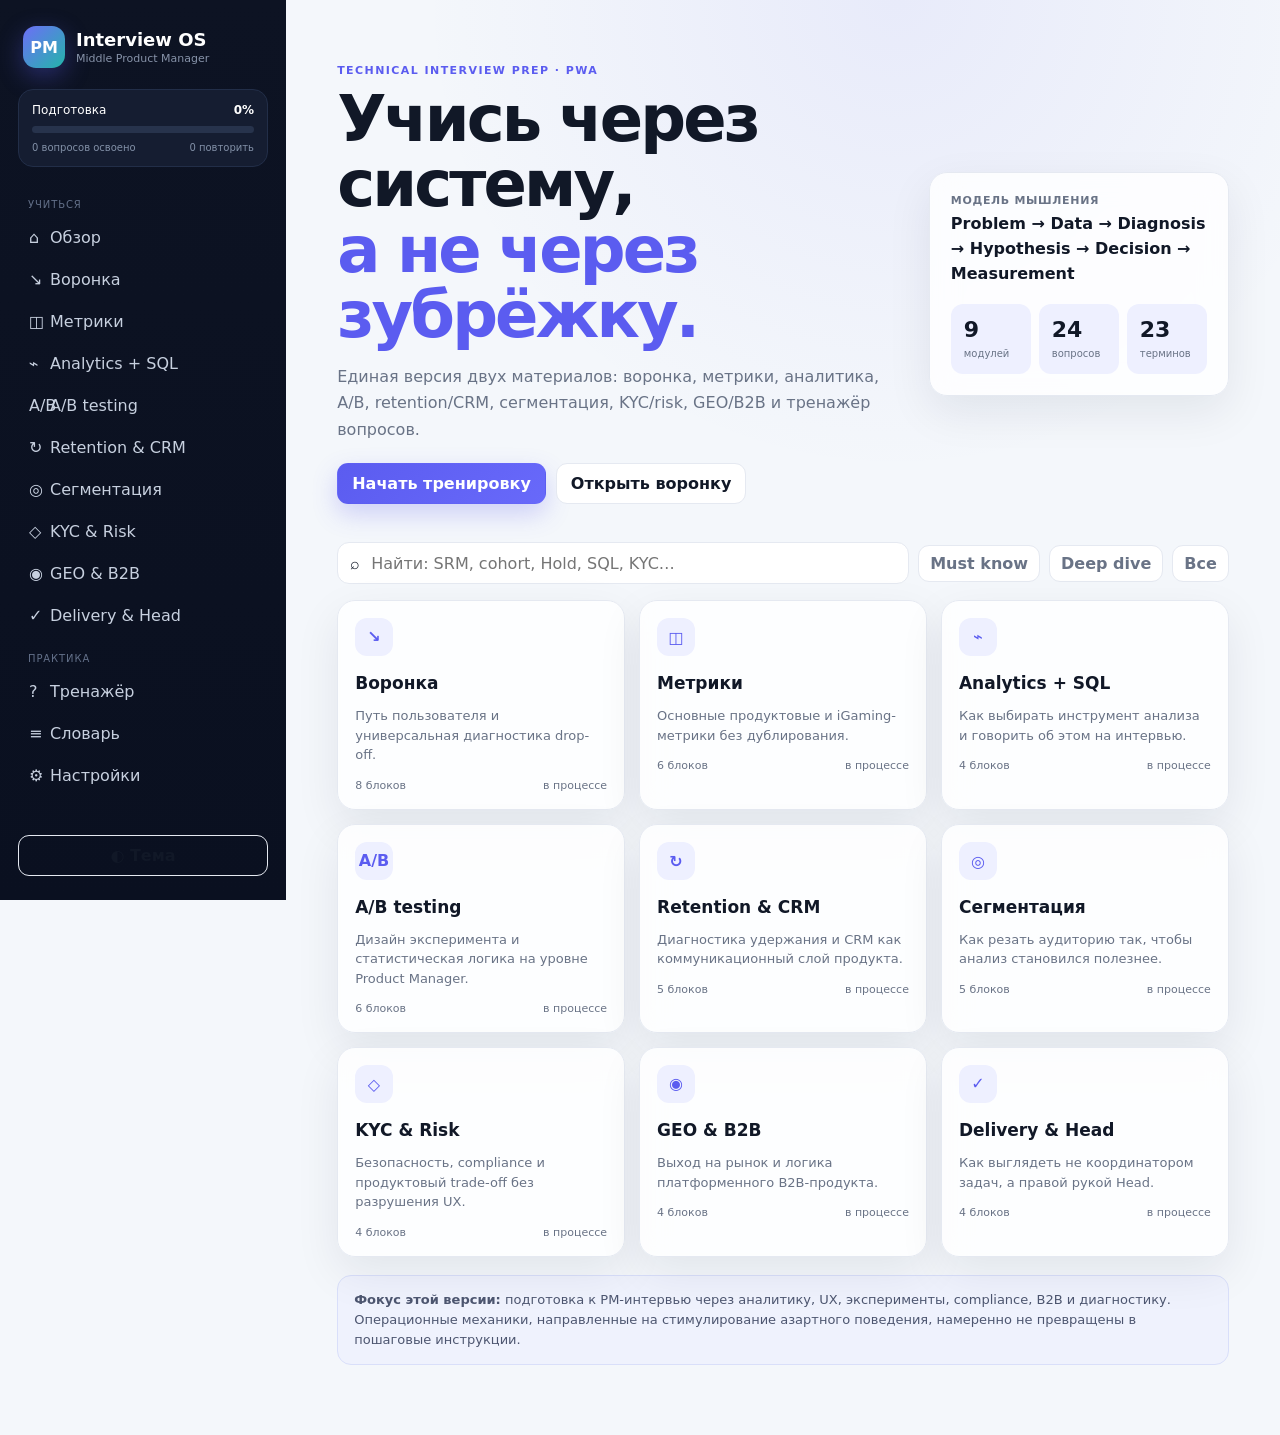
==== index.html @ e4f965dd "Add files via upload" ====
<!doctype html>
<html lang="ru">
<head>
<meta charset="utf-8">
<meta name="viewport" content="width=device-width,initial-scale=1,viewport-fit=cover">
<meta name="theme-color" content="#111827">
<meta name="description" content="PWA-тренажёр для подготовки Middle Product Manager к техническому интервью">
<link rel="manifest" href="./manifest.webmanifest">
<link rel="icon" href="./icons/icon-192.png">
<link rel="apple-touch-icon" href="./icons/icon-192.png">
<link rel="stylesheet" href="./styles.css">
<title>PM Interview OS</title>
</head>
<body>
<div id="app">
  <aside class="sidebar" id="sidebar">
    <div class="brandrow">
      <div class="brandmark">PM</div>
      <div><div class="brand">Interview OS</div><div class="subbrand">Middle Product Manager</div></div>
    </div>

    <div class="progress-card">
      <div class="progress-top"><span>Подготовка</span><b id="progressPct">0%</b></div>
      <div class="progress-track"><div id="progressBar"></div></div>
      <div class="progress-meta"><span id="knownCount">0 вопросов освоено</span><span id="reviewCount">0 повторить</span></div>
    </div>

    <nav id="nav"></nav>

    <div class="side-bottom">
      <button class="ghost full" id="installBtn" hidden>＋ Установить приложение</button>
      <button class="ghost full" id="themeBtn">◐ Тема</button>
    </div>
  </aside>

  <header class="mobilebar">
    <button class="iconbtn" id="menuBtn" aria-label="Меню">☰</button>
    <div><b>PM Interview OS</b><small id="mobileSection">Обзор</small></div>
    <span class="mobilepct" id="mobilePct">0%</span>
  </header>

  <main class="main">
    <section id="dashboard" class="view active">
      <div class="hero">
        <div>
          <div class="eyebrow">TECHNICAL INTERVIEW PREP · PWA</div>
          <h1>Учись через систему,<br><span>а не через зубрёжку.</span></h1>
          <p>Единая версия двух материалов: воронка, метрики, аналитика, A/B, retention/CRM, сегментация, KYC/risk, GEO/B2B и тренажёр вопросов.</p>
          <div class="hero-actions">
            <button class="primary" data-go="trainer">Начать тренировку</button>
            <button class="secondary" data-go="funnel">Открыть воронку</button>
          </div>
        </div>
        <div class="hero-card">
          <div class="hero-stat"><span>Модель мышления</span><b>Problem → Data → Diagnosis → Hypothesis → Decision → Measurement</b></div>
          <div class="mini-grid">
            <div><b id="modCount">0</b><span>модулей</span></div>
            <div><b id="qCount">0</b><span>вопросов</span></div>
            <div><b id="gCount">0</b><span>терминов</span></div>
          </div>
        </div>
      </div>

      <div class="toolbar">
        <div class="searchwrap">⌕ <input id="globalSearch" placeholder="Найти: SRM, cohort, Hold, SQL, KYC…"></div>
        <button class="chip" data-filter="must">Must know</button>
        <button class="chip" data-filter="focus">Deep dive</button>
        <button class="chip" id="resetFilter">Все</button>
      </div>

      <div class="module-grid" id="moduleGrid"></div>

      <div class="safe-note">
        <b>Фокус этой версии:</b> подготовка к PM-интервью через аналитику, UX, эксперименты, compliance, B2B и диагностику. Операционные механики, направленные на стимулирование азартного поведения, намеренно не превращены в пошаговые инструкции.
      </div>
    </section>

    <section id="moduleView" class="view">
      <div class="topline">
        <button class="backbtn" data-go="dashboard">← Обзор</button>
        <div class="module-actions">
          <button class="ghost" id="markModule">✓ Отметить изученным</button>
        </div>
      </div>
      <div id="moduleContent"></div>
    </section>

    <section id="trainer" class="view">
      <div class="section-head">
        <div><div class="eyebrow">ACTIVE RECALL</div><h2>Тренажёр интервью</h2><p>Сначала ответь вслух. Потом раскрой эталонную структуру и отметь статус.</p></div>
        <div class="trainer-score"><b id="trainerKnown">0</b><span>освоено</span></div>
      </div>

      <div class="toolbar">
        <div class="searchwrap">⌕ <input id="questionSearch" placeholder="Поиск по вопросам"></div>
        <select id="questionCat"><option value="ALL">Все категории</option></select>
        <button class="chip" id="onlyReview">Только повторить</button>
        <button class="chip" id="shuffleBtn">Перемешать</button>
      </div>
      <div id="questionList" class="question-list"></div>
    </section>

    <section id="glossary" class="view">
      <div class="section-head">
        <div><div class="eyebrow">QUICK REFERENCE</div><h2>Словарь</h2><p>Термины, которые нужно объяснять без паузы и канцелярита.</p></div>
      </div>
      <div class="searchwrap wide">⌕ <input id="glossSearch" placeholder="Поиск по словарю"></div>
      <div id="glossList" class="glossary-grid"></div>
    </section>

    <section id="settings" class="view">
      <div class="section-head"><div><div class="eyebrow">LOCAL FIRST</div><h2>Настройки и данные</h2><p>Прогресс хранится локально в браузере и доступен офлайн.</p></div></div>
      <div class="settings-grid">
        <div class="panel"><h3>Прогресс</h3><p>Можно сохранить прогресс в JSON и перенести на другое устройство.</p><div class="row"><button class="secondary" id="exportBtn">Экспорт</button><label class="secondary filelabel">Импорт<input type="file" id="importFile" accept="application/json"></label></div></div>
        <div class="panel"><h3>Сброс</h3><p>Удаляет только локальные статусы «Знаю / Повторить» и изученные модули.</p><button class="danger" id="resetBtn">Сбросить прогресс</button></div>
        <div class="panel"><h3>PWA</h3><p id="pwaStatus">Приложение работает как статический сайт и поддерживает offline cache.</p></div>
      </div>
    </section>
  </main>
</div>

<div class="scrim" id="scrim"></div>
<div class="toast" id="toast"></div>
<script src="./content.js"></script>
<script src="./app.js"></script>
</body>
</html>
---- styles.css ----
:root{
  --bg:#f4f7fb;--panel:rgba(255,255,255,.82);--card:#fff;--text:#111827;--muted:#697386;--line:#e5e9f1;
  --nav:#0d1323;--nav2:#151d31;--accent:#5b5cf0;--accent2:#19a7a0;--soft:#eef0ff;--good:#14804a;--warn:#a36b00;--bad:#c83c48;
  --shadow:0 16px 45px rgba(19,29,53,.08);--radius:18px;
}
[data-theme="dark"]{
  --bg:#0b1020;--panel:rgba(17,24,39,.84);--card:#111827;--text:#eef2ff;--muted:#98a3b8;--line:#243049;
  --nav:#070b13;--nav2:#101729;--soft:#1e2346;--shadow:0 18px 50px rgba(0,0,0,.28);
}
*{box-sizing:border-box}html{scroll-behavior:smooth}body{margin:0;background:radial-gradient(circle at 70% 0%,rgba(91,92,240,.08),transparent 28%),var(--bg);color:var(--text);font-family:Inter,ui-sans-serif,system-ui,-apple-system,"Segoe UI",Arial,sans-serif}
button,input,select{font:inherit}.sidebar{position:fixed;inset:0 auto 0 0;width:286px;background:linear-gradient(180deg,var(--nav),#0a1020);color:#fff;padding:24px 18px;display:flex;flex-direction:column;z-index:40;overflow:auto}
.brandrow{display:flex;align-items:center;gap:11px;padding:2px 5px 16px}.brandmark{width:42px;height:42px;border-radius:13px;display:grid;place-items:center;background:linear-gradient(135deg,#6d6ef7,#23b5aa);font-weight:900;box-shadow:0 8px 25px rgba(91,92,240,.35)}.brand{font-weight:850;font-size:18px}.subbrand{font-size:11px;color:#8793a9;margin-top:2px}
.progress-card{background:#151d31;border:1px solid #222e48;border-radius:15px;padding:13px;margin:5px 0 17px}.progress-top,.progress-meta{display:flex;justify-content:space-between;gap:9px}.progress-top{font-size:12px}.progress-track{height:7px;background:#27334c;border-radius:99px;overflow:hidden;margin:9px 0}.progress-track div{height:100%;width:0;background:linear-gradient(90deg,#6d6ef7,#25b6ab);transition:.25s}.progress-meta{font-size:10px;color:#8290a7}
nav{display:grid;gap:3px}nav button{border:0;background:transparent;color:#c7d0df;text-align:left;padding:10px 11px;border-radius:10px;cursor:pointer}nav button:hover,nav button.active{background:#17223a;color:#fff}nav .navsep{font-size:10px;letter-spacing:.09em;text-transform:uppercase;color:#637089;padding:15px 10px 5px}
.side-bottom{margin-top:auto;display:grid;gap:7px;padding-top:17px}.full{width:100%}
.main{margin-left:286px;max-width:1500px;padding:38px clamp(22px,4vw,62px) 70px}.view{display:none}.view.active{display:block;animation:fade .22s ease}@keyframes fade{from{opacity:.2;transform:translateY(4px)}to{opacity:1;transform:none}}
.hero{display:grid;grid-template-columns:minmax(0,1.4fr) minmax(300px,.7fr);gap:28px;align-items:center;padding:26px 0 14px}.eyebrow{font-size:11px;letter-spacing:.13em;font-weight:850;color:var(--accent);text-transform:uppercase}.hero h1{font-size:clamp(35px,5vw,65px);line-height:1.02;letter-spacing:-.045em;margin:10px 0 16px}.hero h1 span{color:var(--accent)}.hero p{max-width:760px;color:var(--muted);font-size:16px;line-height:1.65}.hero-actions,.row{display:flex;gap:10px;flex-wrap:wrap;margin-top:20px}
.hero-card,.panel,.module-card,.content-card,.question,.gloss-card{background:var(--panel);border:1px solid var(--line);box-shadow:var(--shadow);backdrop-filter:blur(14px);border-radius:var(--radius)}.hero-card{padding:21px}.hero-stat span{display:block;color:var(--muted);font-size:11px;text-transform:uppercase;font-weight:800;letter-spacing:.06em}.hero-stat b{display:block;font-size:16px;line-height:1.55;margin-top:5px}.mini-grid{display:grid;grid-template-columns:repeat(3,1fr);gap:8px;margin-top:18px}.mini-grid div{background:var(--soft);padding:13px;border-radius:12px}.mini-grid b{display:block;font-size:22px}.mini-grid span{font-size:10px;color:var(--muted)}
button{cursor:pointer}.primary,.secondary,.ghost,.danger,.chip,.backbtn,.filelabel{border-radius:11px;padding:10px 14px;font-weight:750;border:1px solid transparent}.primary{background:linear-gradient(135deg,#5b5cf0,#6869fa);color:white;box-shadow:0 10px 24px rgba(91,92,240,.25)}.secondary,.ghost,.backbtn,.filelabel{background:var(--card);color:var(--text);border-color:var(--line)}.danger{background:#fff0f1;color:#b42e3b;border-color:#ffd5d9}.ghost{background:transparent}.chip{background:var(--card);border-color:var(--line);color:var(--muted);padding:8px 11px}.chip.active{background:var(--text);color:var(--bg);border-color:var(--text)}
.toolbar{display:flex;gap:9px;flex-wrap:wrap;align-items:center;margin:24px 0 16px}.searchwrap{height:42px;display:flex;align-items:center;gap:9px;background:var(--card);border:1px solid var(--line);border-radius:12px;padding:0 12px;min-width:250px;flex:1}.searchwrap input{border:0;outline:0;background:transparent;color:var(--text);width:100%}.searchwrap.wide{max-width:680px;margin-bottom:17px}.toolbar select{height:42px;border:1px solid var(--line);border-radius:11px;background:var(--card);color:var(--text);padding:0 10px}
.module-grid{display:grid;grid-template-columns:repeat(3,minmax(0,1fr));gap:14px}.module-card{padding:17px;cursor:pointer;transition:.18s;position:relative;overflow:hidden}.module-card:hover{transform:translateY(-3px);border-color:#cfd4ff}.module-icon{width:38px;height:38px;border-radius:12px;display:grid;place-items:center;background:var(--soft);color:var(--accent);font-weight:850}.module-card h3{font-size:17px;margin:17px 0 6px}.module-card p{color:var(--muted);font-size:13px;line-height:1.5}.module-footer{display:flex;justify-content:space-between;align-items:center;margin-top:14px;font-size:11px;color:var(--muted)}.dotdone{width:8px;height:8px;border-radius:50%;background:#c9cfda}.dotdone.done{background:#19a76d}.safe-note{margin-top:18px;border:1px solid #d9dffa;background:rgba(238,240,255,.68);padding:14px 16px;border-radius:14px;color:#4d5670;font-size:13px;line-height:1.55}
.topline,.section-head{display:flex;align-items:flex-start;justify-content:space-between;gap:15px;margin-bottom:22px}.module-actions{display:flex;gap:8px}.module-hero{padding:14px 0 7px}.module-hero h2,.section-head h2{font-size:clamp(29px,4vw,45px);letter-spacing:-.03em;margin:7px 0 8px}.module-hero p,.section-head p{color:var(--muted);max-width:760px;line-height:1.6}.content-grid{display:grid;grid-template-columns:repeat(2,minmax(0,1fr));gap:13px}.content-card{padding:18px}.content-card h3{margin:0 0 8px;font-size:16px}.content-card p{font-size:14px;color:var(--muted);line-height:1.65}.trainer-score{min-width:110px;text-align:center;background:var(--soft);padding:13px;border-radius:15px}.trainer-score b{font-size:25px;display:block}.trainer-score span{font-size:10px;color:var(--muted)}
.question-list{display:grid;gap:11px}.question{overflow:hidden}.qhead{display:flex;align-items:center;gap:12px;padding:14px 15px}.qnum{width:31px;height:31px;flex:none;border-radius:9px;display:grid;place-items:center;background:var(--soft);color:var(--accent);font-size:11px;font-weight:900}.qmain{flex:1}.qmain b{display:block;font-size:14px;line-height:1.45}.qcat{font-size:10px;color:var(--muted);margin-top:5px}.qstatus{display:flex;gap:5px}.statusbtn{padding:6px 8px;border-radius:8px;border:1px solid var(--line);background:var(--card);color:var(--muted);font-size:11px}.statusbtn.known.on{background:#eaf8f0;color:var(--good);border-color:#bce6cb}.statusbtn.review.on{background:#fff5db;color:var(--warn);border-color:#ead28d}.question details{border-top:1px solid var(--line)}.question summary{list-style:none;padding:11px 15px;cursor:pointer;color:var(--accent);font-size:12px;font-weight:800}.question summary::-webkit-details-marker{display:none}.answer{padding:2px 15px 15px;color:var(--muted);font-size:14px;line-height:1.6}.answer strong{color:var(--text)}
.glossary-grid{display:grid;grid-template-columns:repeat(3,minmax(0,1fr));gap:11px}.gloss-card{padding:15px}.gloss-card b{display:block;margin-bottom:5px}.gloss-card span{font-size:13px;color:var(--muted);line-height:1.5}.settings-grid{display:grid;grid-template-columns:repeat(3,minmax(0,1fr));gap:13px}.panel{padding:18px}.panel p{color:var(--muted);font-size:13px;line-height:1.55}.filelabel{display:inline-flex;align-items:center}.filelabel input{display:none}
.mobilebar{display:none}.scrim{display:none}.toast{position:fixed;right:20px;bottom:20px;background:#111827;color:#fff;padding:11px 14px;border-radius:11px;opacity:0;transform:translateY(10px);pointer-events:none;transition:.2s;z-index:100;font-size:12px}.toast.show{opacity:1;transform:none}
@media(max-width:1100px){.module-grid,.glossary-grid{grid-template-columns:repeat(2,minmax(0,1fr))}.hero{grid-template-columns:1fr}.hero-card{max-width:650px}.settings-grid{grid-template-columns:1fr}}
@media(max-width:820px){
 .sidebar{transform:translateX(-102%);transition:.23s;width:min(310px,86vw)}.sidebar.open{transform:none}.main{margin-left:0;padding:78px 16px 50px}.mobilebar{display:flex;position:fixed;inset:0 0 auto 0;height:58px;z-index:30;background:rgba(13,19,35,.95);color:#fff;align-items:center;gap:12px;padding:8px 13px;backdrop-filter:blur(15px)}.mobilebar div{flex:1}.mobilebar b,.mobilebar small{display:block}.mobilebar small{font-size:9px;color:#92a0b6;margin-top:2px}.iconbtn{background:transparent;color:#fff;border:0;font-size:22px}.mobilepct{font-size:11px}.scrim.show{display:block;position:fixed;inset:0;background:rgba(0,0,0,.4);z-index:35}.module-grid,.content-grid,.glossary-grid{grid-template-columns:1fr}.hero{padding-top:10px}.hero h1{font-size:40px}.qhead{align-items:flex-start}.qstatus{flex-direction:column}.section-head{align-items:flex-start}.settings-grid{grid-template-columns:1fr}
}
@media(prefers-reduced-motion:reduce){*{animation:none!important;transition:none!important}}
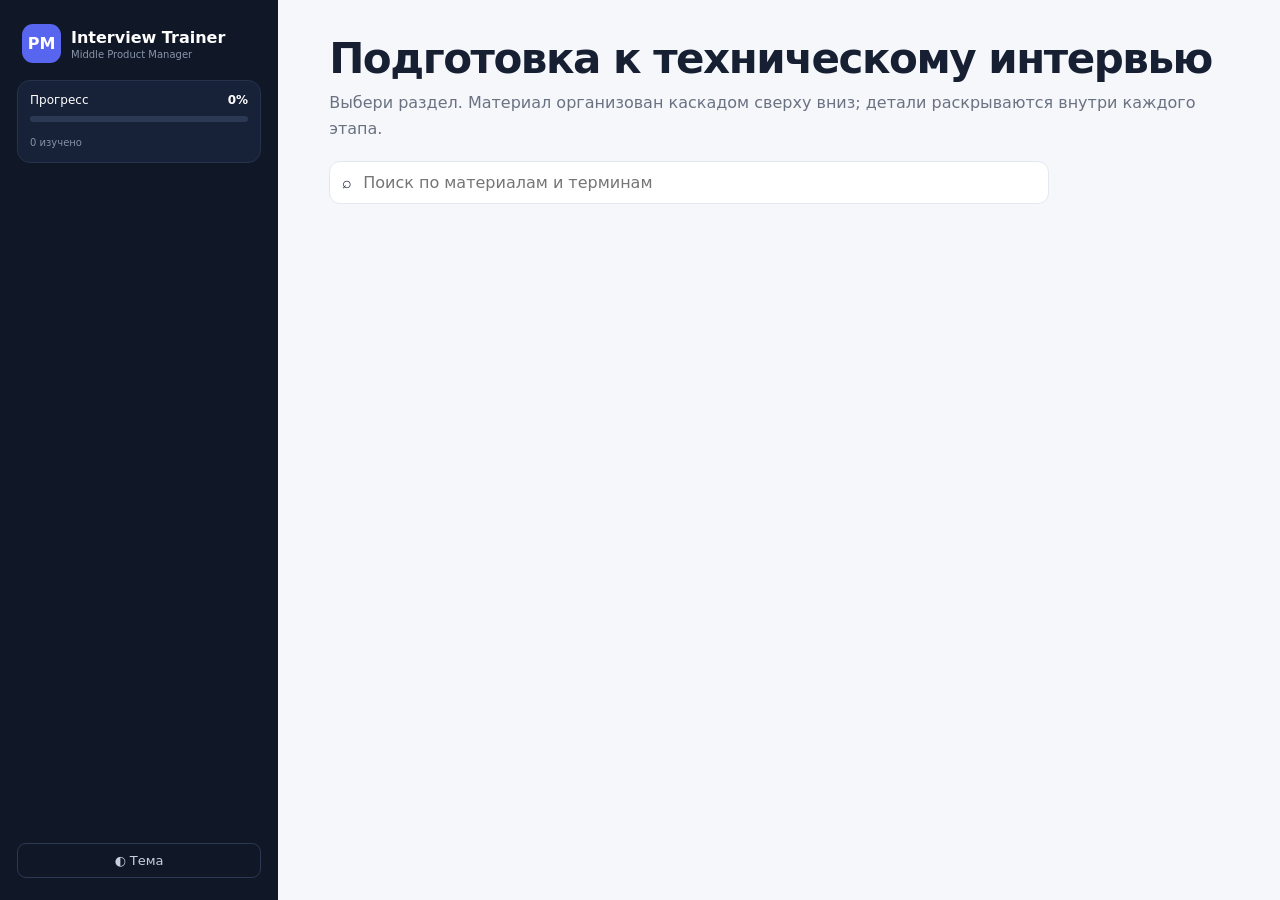
==== commit cdcb37e8: "Add files via upload" ====
--- a/index.html
+++ b/index.html
@@ -1,127 +1,18 @@
-<!doctype html>
-<html lang="ru">
-<head>
-<meta charset="utf-8">
-<meta name="viewport" content="width=device-width,initial-scale=1,viewport-fit=cover">
-<meta name="theme-color" content="#111827">
-<meta name="description" content="PWA-тренажёр для подготовки Middle Product Manager к техническому интервью">
-<link rel="manifest" href="./manifest.webmanifest">
-<link rel="icon" href="./icons/icon-192.png">
-<link rel="apple-touch-icon" href="./icons/icon-192.png">
-<link rel="stylesheet" href="./styles.css">
-<title>PM Interview OS</title>
-</head>
-<body>
-<div id="app">
-  <aside class="sidebar" id="sidebar">
-    <div class="brandrow">
-      <div class="brandmark">PM</div>
-      <div><div class="brand">Interview OS</div><div class="subbrand">Middle Product Manager</div></div>
-    </div>
-
-    <div class="progress-card">
-      <div class="progress-top"><span>Подготовка</span><b id="progressPct">0%</b></div>
-      <div class="progress-track"><div id="progressBar"></div></div>
-      <div class="progress-meta"><span id="knownCount">0 вопросов освоено</span><span id="reviewCount">0 повторить</span></div>
-    </div>
-
-    <nav id="nav"></nav>
-
-    <div class="side-bottom">
-      <button class="ghost full" id="installBtn" hidden>＋ Установить приложение</button>
-      <button class="ghost full" id="themeBtn">◐ Тема</button>
-    </div>
-  </aside>
-
-  <header class="mobilebar">
-    <button class="iconbtn" id="menuBtn" aria-label="Меню">☰</button>
-    <div><b>PM Interview OS</b><small id="mobileSection">Обзор</small></div>
-    <span class="mobilepct" id="mobilePct">0%</span>
-  </header>
-
-  <main class="main">
-    <section id="dashboard" class="view active">
-      <div class="hero">
-        <div>
-          <div class="eyebrow">TECHNICAL INTERVIEW PREP · PWA</div>
-          <h1>Учись через систему,<br><span>а не через зубрёжку.</span></h1>
-          <p>Единая версия двух материалов: воронка, метрики, аналитика, A/B, retention/CRM, сегментация, KYC/risk, GEO/B2B и тренажёр вопросов.</p>
-          <div class="hero-actions">
-            <button class="primary" data-go="trainer">Начать тренировку</button>
-            <button class="secondary" data-go="funnel">Открыть воронку</button>
-          </div>
-        </div>
-        <div class="hero-card">
-          <div class="hero-stat"><span>Модель мышления</span><b>Problem → Data → Diagnosis → Hypothesis → Decision → Measurement</b></div>
-          <div class="mini-grid">
-            <div><b id="modCount">0</b><span>модулей</span></div>
-            <div><b id="qCount">0</b><span>вопросов</span></div>
-            <div><b id="gCount">0</b><span>терминов</span></div>
-          </div>
-        </div>
-      </div>
-
-      <div class="toolbar">
-        <div class="searchwrap">⌕ <input id="globalSearch" placeholder="Найти: SRM, cohort, Hold, SQL, KYC…"></div>
-        <button class="chip" data-filter="must">Must know</button>
-        <button class="chip" data-filter="focus">Deep dive</button>
-        <button class="chip" id="resetFilter">Все</button>
-      </div>
-
-      <div class="module-grid" id="moduleGrid"></div>
-
-      <div class="safe-note">
-        <b>Фокус этой версии:</b> подготовка к PM-интервью через аналитику, UX, эксперименты, compliance, B2B и диагностику. Операционные механики, направленные на стимулирование азартного поведения, намеренно не превращены в пошаговые инструкции.
-      </div>
-    </section>
-
-    <section id="moduleView" class="view">
-      <div class="topline">
-        <button class="backbtn" data-go="dashboard">← Обзор</button>
-        <div class="module-actions">
-          <button class="ghost" id="markModule">✓ Отметить изученным</button>
-        </div>
-      </div>
-      <div id="moduleContent"></div>
-    </section>
-
-    <section id="trainer" class="view">
-      <div class="section-head">
-        <div><div class="eyebrow">ACTIVE RECALL</div><h2>Тренажёр интервью</h2><p>Сначала ответь вслух. Потом раскрой эталонную структуру и отметь статус.</p></div>
-        <div class="trainer-score"><b id="trainerKnown">0</b><span>освоено</span></div>
-      </div>
-
-      <div class="toolbar">
-        <div class="searchwrap">⌕ <input id="questionSearch" placeholder="Поиск по вопросам"></div>
-        <select id="questionCat"><option value="ALL">Все категории</option></select>
-        <button class="chip" id="onlyReview">Только повторить</button>
-        <button class="chip" id="shuffleBtn">Перемешать</button>
-      </div>
-      <div id="questionList" class="question-list"></div>
-    </section>
-
-    <section id="glossary" class="view">
-      <div class="section-head">
-        <div><div class="eyebrow">QUICK REFERENCE</div><h2>Словарь</h2><p>Термины, которые нужно объяснять без паузы и канцелярита.</p></div>
-      </div>
-      <div class="searchwrap wide">⌕ <input id="glossSearch" placeholder="Поиск по словарю"></div>
-      <div id="glossList" class="glossary-grid"></div>
-    </section>
-
-    <section id="settings" class="view">
-      <div class="section-head"><div><div class="eyebrow">LOCAL FIRST</div><h2>Настройки и данные</h2><p>Прогресс хранится локально в браузере и доступен офлайн.</p></div></div>
-      <div class="settings-grid">
-        <div class="panel"><h3>Прогресс</h3><p>Можно сохранить прогресс в JSON и перенести на другое устройство.</p><div class="row"><button class="secondary" id="exportBtn">Экспорт</button><label class="secondary filelabel">Импорт<input type="file" id="importFile" accept="application/json"></label></div></div>
-        <div class="panel"><h3>Сброс</h3><p>Удаляет только локальные статусы «Знаю / Повторить» и изученные модули.</p><button class="danger" id="resetBtn">Сбросить прогресс</button></div>
-        <div class="panel"><h3>PWA</h3><p id="pwaStatus">Приложение работает как статический сайт и поддерживает offline cache.</p></div>
-      </div>
-    </section>
-  </main>
-</div>
-
-<div class="scrim" id="scrim"></div>
-<div class="toast" id="toast"></div>
-<script src="./content.js"></script>
-<script src="./app.js"></script>
-</body>
-</html>+<!doctype html><html lang="ru"><head>
+<meta charset="utf-8"><meta name="viewport" content="width=device-width,initial-scale=1,viewport-fit=cover">
+<meta name="theme-color" content="#111827"><meta name="description" content="PM Interview Trainer">
+<link rel="manifest" href="./manifest.webmanifest"><link rel="icon" href="./icons/icon-192.png"><link rel="apple-touch-icon" href="./icons/icon-192.png">
+<link rel="stylesheet" href="./styles.css"><title>PM Interview Trainer</title></head><body>
+<div class="app"><aside id="sidebar"><div class="brand"><div class="logo">PM</div><div><b>Interview Trainer</b><small>Middle Product Manager</small></div></div>
+<div class="progress"><div><span>Прогресс</span><b id="pct">0%</b></div><i><em id="bar"></em></i><small id="progressText">0 изучено</small></div>
+<nav id="nav"></nav><div class="side-actions"><button id="install" hidden>＋ Установить</button><button id="theme">◐ Тема</button></div></aside>
+<header class="mobile"><button id="menu">☰</button><div><b>Interview Trainer</b><small id="mobileTitle">Разделы</small></div><span id="mpct">0%</span></header>
+<main>
+<section id="home" class="view active"><div class="pagehead"><div><h1>Подготовка к техническому интервью</h1><p>Выбери раздел. Материал организован каскадом сверху вниз; детали раскрываются внутри каждого этапа.</p></div></div>
+<div class="search"><span>⌕</span><input id="search" placeholder="Поиск по материалам и терминам"></div><div id="moduleList" class="module-list"></div></section>
+<section id="learn" class="view"><div class="toprow"><button class="back" data-go="home">← Разделы</button><button id="mark">✓ Изучено</button></div><div id="learnBody"></div></section>
+<section id="trainer" class="view"><div class="pagehead"><div><h1>Тренажёр</h1><p>Ответь вслух, затем раскрой ответ и отметь статус.</p></div><div class="score"><b id="known">0</b><span>знаю</span></div></div>
+<div class="filters"><div class="search"><span>⌕</span><input id="qsearch" placeholder="Поиск вопроса"></div><select id="qcat"><option value="ALL">Все темы</option></select><button id="review">Только повторить</button></div><div id="qlist"></div></section>
+<section id="glossary" class="view"><div class="pagehead"><div><h1>Термины</h1><p>Расширенный словарь для быстрого повторения.</p></div></div><div class="search"><span>⌕</span><input id="gsearch" placeholder="Найти термин"></div><div id="glist" class="gloss-list"></div></section>
+<section id="settings" class="view"><div class="pagehead"><div><h1>Настройки</h1><p>PWA работает офлайн после первого посещения.</p></div></div><div class="settings"><article><h3>Прогресс</h3><button id="export">Экспорт JSON</button><label>Импорт JSON<input id="import" type="file" accept="application/json"></label></article><article><h3>Сброс</h3><button class="danger" id="reset">Сбросить прогресс</button></article></div></section>
+</main></div><div id="scrim"></div><div id="toast"></div><script src="./content.js"></script><script src="./app.js"></script></body></html>
--- a/styles.css
+++ b/styles.css
@@ -1,31 +1,9 @@
 
-:root{
-  --bg:#f4f7fb;--panel:rgba(255,255,255,.82);--card:#fff;--text:#111827;--muted:#697386;--line:#e5e9f1;
-  --nav:#0d1323;--nav2:#151d31;--accent:#5b5cf0;--accent2:#19a7a0;--soft:#eef0ff;--good:#14804a;--warn:#a36b00;--bad:#c83c48;
-  --shadow:0 16px 45px rgba(19,29,53,.08);--radius:18px;
-}
-[data-theme="dark"]{
-  --bg:#0b1020;--panel:rgba(17,24,39,.84);--card:#111827;--text:#eef2ff;--muted:#98a3b8;--line:#243049;
-  --nav:#070b13;--nav2:#101729;--soft:#1e2346;--shadow:0 18px 50px rgba(0,0,0,.28);
-}
-*{box-sizing:border-box}html{scroll-behavior:smooth}body{margin:0;background:radial-gradient(circle at 70% 0%,rgba(91,92,240,.08),transparent 28%),var(--bg);color:var(--text);font-family:Inter,ui-sans-serif,system-ui,-apple-system,"Segoe UI",Arial,sans-serif}
-button,input,select{font:inherit}.sidebar{position:fixed;inset:0 auto 0 0;width:286px;background:linear-gradient(180deg,var(--nav),#0a1020);color:#fff;padding:24px 18px;display:flex;flex-direction:column;z-index:40;overflow:auto}
-.brandrow{display:flex;align-items:center;gap:11px;padding:2px 5px 16px}.brandmark{width:42px;height:42px;border-radius:13px;display:grid;place-items:center;background:linear-gradient(135deg,#6d6ef7,#23b5aa);font-weight:900;box-shadow:0 8px 25px rgba(91,92,240,.35)}.brand{font-weight:850;font-size:18px}.subbrand{font-size:11px;color:#8793a9;margin-top:2px}
-.progress-card{background:#151d31;border:1px solid #222e48;border-radius:15px;padding:13px;margin:5px 0 17px}.progress-top,.progress-meta{display:flex;justify-content:space-between;gap:9px}.progress-top{font-size:12px}.progress-track{height:7px;background:#27334c;border-radius:99px;overflow:hidden;margin:9px 0}.progress-track div{height:100%;width:0;background:linear-gradient(90deg,#6d6ef7,#25b6ab);transition:.25s}.progress-meta{font-size:10px;color:#8290a7}
-nav{display:grid;gap:3px}nav button{border:0;background:transparent;color:#c7d0df;text-align:left;padding:10px 11px;border-radius:10px;cursor:pointer}nav button:hover,nav button.active{background:#17223a;color:#fff}nav .navsep{font-size:10px;letter-spacing:.09em;text-transform:uppercase;color:#637089;padding:15px 10px 5px}
-.side-bottom{margin-top:auto;display:grid;gap:7px;padding-top:17px}.full{width:100%}
-.main{margin-left:286px;max-width:1500px;padding:38px clamp(22px,4vw,62px) 70px}.view{display:none}.view.active{display:block;animation:fade .22s ease}@keyframes fade{from{opacity:.2;transform:translateY(4px)}to{opacity:1;transform:none}}
-.hero{display:grid;grid-template-columns:minmax(0,1.4fr) minmax(300px,.7fr);gap:28px;align-items:center;padding:26px 0 14px}.eyebrow{font-size:11px;letter-spacing:.13em;font-weight:850;color:var(--accent);text-transform:uppercase}.hero h1{font-size:clamp(35px,5vw,65px);line-height:1.02;letter-spacing:-.045em;margin:10px 0 16px}.hero h1 span{color:var(--accent)}.hero p{max-width:760px;color:var(--muted);font-size:16px;line-height:1.65}.hero-actions,.row{display:flex;gap:10px;flex-wrap:wrap;margin-top:20px}
-.hero-card,.panel,.module-card,.content-card,.question,.gloss-card{background:var(--panel);border:1px solid var(--line);box-shadow:var(--shadow);backdrop-filter:blur(14px);border-radius:var(--radius)}.hero-card{padding:21px}.hero-stat span{display:block;color:var(--muted);font-size:11px;text-transform:uppercase;font-weight:800;letter-spacing:.06em}.hero-stat b{display:block;font-size:16px;line-height:1.55;margin-top:5px}.mini-grid{display:grid;grid-template-columns:repeat(3,1fr);gap:8px;margin-top:18px}.mini-grid div{background:var(--soft);padding:13px;border-radius:12px}.mini-grid b{display:block;font-size:22px}.mini-grid span{font-size:10px;color:var(--muted)}
-button{cursor:pointer}.primary,.secondary,.ghost,.danger,.chip,.backbtn,.filelabel{border-radius:11px;padding:10px 14px;font-weight:750;border:1px solid transparent}.primary{background:linear-gradient(135deg,#5b5cf0,#6869fa);color:white;box-shadow:0 10px 24px rgba(91,92,240,.25)}.secondary,.ghost,.backbtn,.filelabel{background:var(--card);color:var(--text);border-color:var(--line)}.danger{background:#fff0f1;color:#b42e3b;border-color:#ffd5d9}.ghost{background:transparent}.chip{background:var(--card);border-color:var(--line);color:var(--muted);padding:8px 11px}.chip.active{background:var(--text);color:var(--bg);border-color:var(--text)}
-.toolbar{display:flex;gap:9px;flex-wrap:wrap;align-items:center;margin:24px 0 16px}.searchwrap{height:42px;display:flex;align-items:center;gap:9px;background:var(--card);border:1px solid var(--line);border-radius:12px;padding:0 12px;min-width:250px;flex:1}.searchwrap input{border:0;outline:0;background:transparent;color:var(--text);width:100%}.searchwrap.wide{max-width:680px;margin-bottom:17px}.toolbar select{height:42px;border:1px solid var(--line);border-radius:11px;background:var(--card);color:var(--text);padding:0 10px}
-.module-grid{display:grid;grid-template-columns:repeat(3,minmax(0,1fr));gap:14px}.module-card{padding:17px;cursor:pointer;transition:.18s;position:relative;overflow:hidden}.module-card:hover{transform:translateY(-3px);border-color:#cfd4ff}.module-icon{width:38px;height:38px;border-radius:12px;display:grid;place-items:center;background:var(--soft);color:var(--accent);font-weight:850}.module-card h3{font-size:17px;margin:17px 0 6px}.module-card p{color:var(--muted);font-size:13px;line-height:1.5}.module-footer{display:flex;justify-content:space-between;align-items:center;margin-top:14px;font-size:11px;color:var(--muted)}.dotdone{width:8px;height:8px;border-radius:50%;background:#c9cfda}.dotdone.done{background:#19a76d}.safe-note{margin-top:18px;border:1px solid #d9dffa;background:rgba(238,240,255,.68);padding:14px 16px;border-radius:14px;color:#4d5670;font-size:13px;line-height:1.55}
-.topline,.section-head{display:flex;align-items:flex-start;justify-content:space-between;gap:15px;margin-bottom:22px}.module-actions{display:flex;gap:8px}.module-hero{padding:14px 0 7px}.module-hero h2,.section-head h2{font-size:clamp(29px,4vw,45px);letter-spacing:-.03em;margin:7px 0 8px}.module-hero p,.section-head p{color:var(--muted);max-width:760px;line-height:1.6}.content-grid{display:grid;grid-template-columns:repeat(2,minmax(0,1fr));gap:13px}.content-card{padding:18px}.content-card h3{margin:0 0 8px;font-size:16px}.content-card p{font-size:14px;color:var(--muted);line-height:1.65}.trainer-score{min-width:110px;text-align:center;background:var(--soft);padding:13px;border-radius:15px}.trainer-score b{font-size:25px;display:block}.trainer-score span{font-size:10px;color:var(--muted)}
-.question-list{display:grid;gap:11px}.question{overflow:hidden}.qhead{display:flex;align-items:center;gap:12px;padding:14px 15px}.qnum{width:31px;height:31px;flex:none;border-radius:9px;display:grid;place-items:center;background:var(--soft);color:var(--accent);font-size:11px;font-weight:900}.qmain{flex:1}.qmain b{display:block;font-size:14px;line-height:1.45}.qcat{font-size:10px;color:var(--muted);margin-top:5px}.qstatus{display:flex;gap:5px}.statusbtn{padding:6px 8px;border-radius:8px;border:1px solid var(--line);background:var(--card);color:var(--muted);font-size:11px}.statusbtn.known.on{background:#eaf8f0;color:var(--good);border-color:#bce6cb}.statusbtn.review.on{background:#fff5db;color:var(--warn);border-color:#ead28d}.question details{border-top:1px solid var(--line)}.question summary{list-style:none;padding:11px 15px;cursor:pointer;color:var(--accent);font-size:12px;font-weight:800}.question summary::-webkit-details-marker{display:none}.answer{padding:2px 15px 15px;color:var(--muted);font-size:14px;line-height:1.6}.answer strong{color:var(--text)}
-.glossary-grid{display:grid;grid-template-columns:repeat(3,minmax(0,1fr));gap:11px}.gloss-card{padding:15px}.gloss-card b{display:block;margin-bottom:5px}.gloss-card span{font-size:13px;color:var(--muted);line-height:1.5}.settings-grid{display:grid;grid-template-columns:repeat(3,minmax(0,1fr));gap:13px}.panel{padding:18px}.panel p{color:var(--muted);font-size:13px;line-height:1.55}.filelabel{display:inline-flex;align-items:center}.filelabel input{display:none}
-.mobilebar{display:none}.scrim{display:none}.toast{position:fixed;right:20px;bottom:20px;background:#111827;color:#fff;padding:11px 14px;border-radius:11px;opacity:0;transform:translateY(10px);pointer-events:none;transition:.2s;z-index:100;font-size:12px}.toast.show{opacity:1;transform:none}
-@media(max-width:1100px){.module-grid,.glossary-grid{grid-template-columns:repeat(2,minmax(0,1fr))}.hero{grid-template-columns:1fr}.hero-card{max-width:650px}.settings-grid{grid-template-columns:1fr}}
-@media(max-width:820px){
- .sidebar{transform:translateX(-102%);transition:.23s;width:min(310px,86vw)}.sidebar.open{transform:none}.main{margin-left:0;padding:78px 16px 50px}.mobilebar{display:flex;position:fixed;inset:0 0 auto 0;height:58px;z-index:30;background:rgba(13,19,35,.95);color:#fff;align-items:center;gap:12px;padding:8px 13px;backdrop-filter:blur(15px)}.mobilebar div{flex:1}.mobilebar b,.mobilebar small{display:block}.mobilebar small{font-size:9px;color:#92a0b6;margin-top:2px}.iconbtn{background:transparent;color:#fff;border:0;font-size:22px}.mobilepct{font-size:11px}.scrim.show{display:block;position:fixed;inset:0;background:rgba(0,0,0,.4);z-index:35}.module-grid,.content-grid,.glossary-grid{grid-template-columns:1fr}.hero{padding-top:10px}.hero h1{font-size:40px}.qhead{align-items:flex-start}.qstatus{flex-direction:column}.section-head{align-items:flex-start}.settings-grid{grid-template-columns:1fr}
-}
-@media(prefers-reduced-motion:reduce){*{animation:none!important;transition:none!important}}
+:root{--bg:#f5f7fb;--card:#fff;--text:#172033;--muted:#6a7282;--line:#e4e8f0;--nav:#101827;--accent:#4f5fe7;--soft:#eef1ff;--green:#168356;--amber:#a36a00;--shadow:0 8px 28px rgba(22,32,55,.065)}
+[data-theme=dark]{--bg:#0c1220;--card:#111a2a;--text:#edf2ff;--muted:#96a1b5;--line:#26334a;--soft:#1b2640;--shadow:0 12px 34px rgba(0,0,0,.25)}
+*{box-sizing:border-box}body{margin:0;background:var(--bg);color:var(--text);font-family:Inter,system-ui,-apple-system,"Segoe UI",Arial,sans-serif}.app{min-height:100vh}aside{position:fixed;inset:0 auto 0 0;width:278px;background:var(--nav);color:#fff;padding:22px 17px;display:flex;flex-direction:column;overflow:auto;z-index:30}.brand{display:flex;align-items:center;gap:10px;padding:2px 5px 17px}.logo{width:39px;height:39px;border-radius:11px;display:grid;place-items:center;background:#5865ef;font-weight:900}.brand b,.brand small{display:block}.brand small{font-size:10px;color:#8995aa;margin-top:2px}.progress{background:#172238;border:1px solid #26334d;border-radius:13px;padding:12px;margin-bottom:16px}.progress>div{display:flex;justify-content:space-between;font-size:12px}.progress i{display:block;background:#2c3954;height:6px;border-radius:20px;overflow:hidden;margin:9px 0}.progress em{display:block;width:0;height:100%;background:#7480ff}.progress small{font-size:10px;color:#8390a6}nav{display:grid;gap:3px}.nav-title{font-size:9px;letter-spacing:.1em;color:#65738b;text-transform:uppercase;padding:14px 10px 5px}nav button,.side-actions button{border:0;background:transparent;color:#c7d0df;text-align:left;padding:9px 10px;border-radius:9px;cursor:pointer;font:inherit;font-size:13px}nav button:hover,nav button.active{background:#1b2941;color:white}.side-actions{margin-top:auto;display:grid;gap:5px;padding-top:15px}.side-actions button{border:1px solid #2b3953;text-align:center}
+main{margin-left:278px;padding:34px clamp(20px,4vw,56px) 70px;max-width:1500px}.view{display:none}.view.active{display:block}.pagehead{display:flex;justify-content:space-between;gap:20px;align-items:flex-start;margin-bottom:20px}.pagehead h1{font-size:clamp(28px,4vw,42px);letter-spacing:-.035em;margin:0 0 7px}.pagehead p{margin:0;color:var(--muted);line-height:1.6}.search{height:43px;background:var(--card);border:1px solid var(--line);border-radius:11px;display:flex;align-items:center;gap:9px;padding:0 12px;max-width:720px}.search input{width:100%;border:0;outline:0;background:transparent;color:var(--text);font:inherit}.module-list{display:grid;gap:9px;margin-top:18px}.module-row{background:var(--card);border:1px solid var(--line);border-radius:14px;padding:14px 15px;display:grid;grid-template-columns:44px 1fr auto;align-items:center;gap:12px;cursor:pointer;box-shadow:var(--shadow)}.module-row:hover{border-color:#c7cdfa}.micon{width:39px;height:39px;border-radius:10px;background:var(--soft);color:var(--accent);display:grid;place-items:center;font-weight:850}.module-row h3{font-size:15px;margin:0 0 3px}.module-row p{font-size:12px;color:var(--muted);margin:0}.module-row .meta{font-size:11px;color:var(--muted)}.done{color:var(--green)!important}
+.toprow{display:flex;justify-content:space-between;gap:10px;margin-bottom:15px}.back,#mark,.filters button,.filters select,.settings button,.settings label{border:1px solid var(--line);background:var(--card);color:var(--text);border-radius:10px;padding:9px 12px;font:inherit;font-size:12px;font-weight:700;cursor:pointer}.module-head{margin-bottom:18px}.module-head .eyebrow{font-size:10px;color:var(--accent);font-weight:800;text-transform:uppercase;letter-spacing:.08em}.module-head h1{font-size:35px;margin:6px 0 5px}.module-head p{color:var(--muted)}
+.cascade{position:relative;padding-left:28px}.cascade:before{content:"";position:absolute;left:12px;top:17px;bottom:20px;width:2px;background:var(--line)}.stage-card{position:relative;background:var(--card);border:1px solid var(--line);border-radius:15px;margin:0 0 12px;box-shadow:var(--shadow);overflow:hidden}.stage-card:before{content:"";position:absolute;left:-23px;top:21px;width:10px;height:10px;border-radius:50%;background:var(--accent);border:4px solid var(--bg)}.stage-head{padding:15px 16px;display:grid;grid-template-columns:34px 1fr;gap:11px;align-items:start}.stage-num{width:31px;height:31px;border-radius:9px;background:var(--soft);color:var(--accent);display:grid;place-items:center;font-size:11px;font-weight:900}.stage-head h2{font-size:16px;margin:0 0 4px}.stage-head p{font-size:12px;color:var(--muted);line-height:1.5;margin:0}.accordion{border-top:1px solid var(--line)}.accordion>summary{list-style:none;cursor:pointer;padding:11px 16px;font-size:12px;font-weight:800;color:var(--text);background:rgba(127,140,160,.025)}.accordion>summary::-webkit-details-marker{display:none}.accordion>summary:after{content:"＋";float:right;color:var(--accent)}.accordion[open]>summary:after{content:"−"}.accbody{padding:5px 16px 16px;color:var(--muted);font-size:13px;line-height:1.6}.accbody b,.accbody strong{color:var(--text)}.accbody ul{padding-left:19px}.termchips{display:flex;gap:6px;flex-wrap:wrap}.termchip{padding:5px 8px;border-radius:999px;background:var(--soft);font-size:11px;color:var(--text)}.tbl-wrap{overflow:auto}table{width:100%;border-collapse:collapse;min-width:650px;margin:7px 0}th,td{padding:8px 9px;border-bottom:1px solid var(--line);text-align:left;vertical-align:top;font-size:12px}th{background:var(--soft);color:var(--text)}.note{padding:11px 13px;border-left:3px solid var(--accent);background:var(--soft);border-radius:9px;margin:8px 0}.grid2,.grid{display:flex;gap:10px;flex-wrap:wrap}.grid2>div,.grid>.card{flex:1 1 280px}.card,.knowledge-card{border:1px solid var(--line);border-radius:11px;padding:11px;margin:7px 0;background:var(--card)}.card-head{display:flex;gap:8px}.stage-badge{display:none}.block-title{font-size:11px;font-weight:800;text-transform:uppercase;margin:8px 0 5px}.tips,.plain{padding-left:18px}.formula{background:var(--nav);color:#e9eeff;padding:11px;border-radius:9px;font-family:ui-monospace,monospace}.kpi-strip{display:flex;flex-wrap:wrap;gap:7px}.kpi{background:var(--soft);padding:10px;border-radius:9px;min-width:130px}.kpi .v{font-weight:800}.lead,.intro{color:var(--muted)}
+.filters{display:flex;gap:8px;flex-wrap:wrap;margin-bottom:14px}.filters .search{flex:1;min-width:240px}.filters select{min-height:43px}.score{padding:10px 16px;background:var(--soft);border-radius:12px;text-align:center}.score b,.score span{display:block}.score b{font-size:23px}.score span{font-size:10px;color:var(--muted)}#qlist{display:grid;gap:9px}.question{background:var(--card);border:1px solid var(--line);border-radius:13px;overflow:hidden}.qtop{display:flex;gap:10px;align-items:flex-start;padding:13px}.qnum{width:29px;height:29px;display:grid;place-items:center;border-radius:8px;background:var(--soft);color:var(--accent);font-size:10px;font-weight:900;flex:none}.qmain{flex:1}.qmain b{font-size:13px;line-height:1.45}.qmain small{display:block;color:var(--muted);font-size:10px;margin-top:4px}.qstatus{display:flex;gap:4px}.qstatus button{font-size:10px;padding:5px 7px;border-radius:7px;border:1px solid var(--line);background:var(--card);color:var(--muted)}.qstatus .known.on{background:#e9f7ef;color:var(--green)}.qstatus .review.on{background:#fff4d8;color:var(--amber)}.question details{border-top:1px solid var(--line)}.question summary{list-style:none;padding:10px 13px;cursor:pointer;color:var(--accent);font-size:11px;font-weight:800}.answer{padding:2px 13px 13px;color:var(--muted);font-size:13px;line-height:1.6}.gloss-list{display:grid;grid-template-columns:repeat(2,minmax(0,1fr));gap:8px;margin-top:15px}.gloss{background:var(--card);border:1px solid var(--line);border-radius:11px;padding:12px}.gloss b{display:block;margin-bottom:4px;font-size:13px}.gloss span{font-size:12px;color:var(--muted);line-height:1.5}.settings{display:grid;grid-template-columns:repeat(2,minmax(0,1fr));gap:10px}.settings article{background:var(--card);border:1px solid var(--line);border-radius:13px;padding:15px}.settings label{display:inline-block}.settings input[type=file]{display:none}.danger{color:#b32938!important}.mobile{display:none}#scrim{display:none}#toast{position:fixed;right:18px;bottom:18px;background:#111827;color:#fff;padding:10px 13px;border-radius:9px;font-size:11px;opacity:0;transition:.2s;z-index:80}#toast.show{opacity:1}
+@media(max-width:800px){aside{transform:translateX(-102%);transition:.2s;width:min(300px,86vw)}aside.open{transform:none}main{margin-left:0;padding:74px 14px 50px}.mobile{display:flex;position:fixed;inset:0 0 auto 0;height:57px;background:#101827;color:#fff;z-index:20;align-items:center;gap:11px;padding:8px 12px}.mobile button{background:transparent;border:0;color:#fff;font-size:20px}.mobile div{flex:1}.mobile b,.mobile small{display:block}.mobile small{font-size:9px;color:#8e9ab0}.mobile>span{font-size:10px}#scrim.show{display:block;position:fixed;inset:0;background:rgba(0,0,0,.4);z-index:25}.gloss-list,.settings{grid-template-columns:1fr}.cascade{padding-left:20px}.cascade:before{left:7px}.stage-card:before{left:-18px}.qstatus{flex-direction:column}}
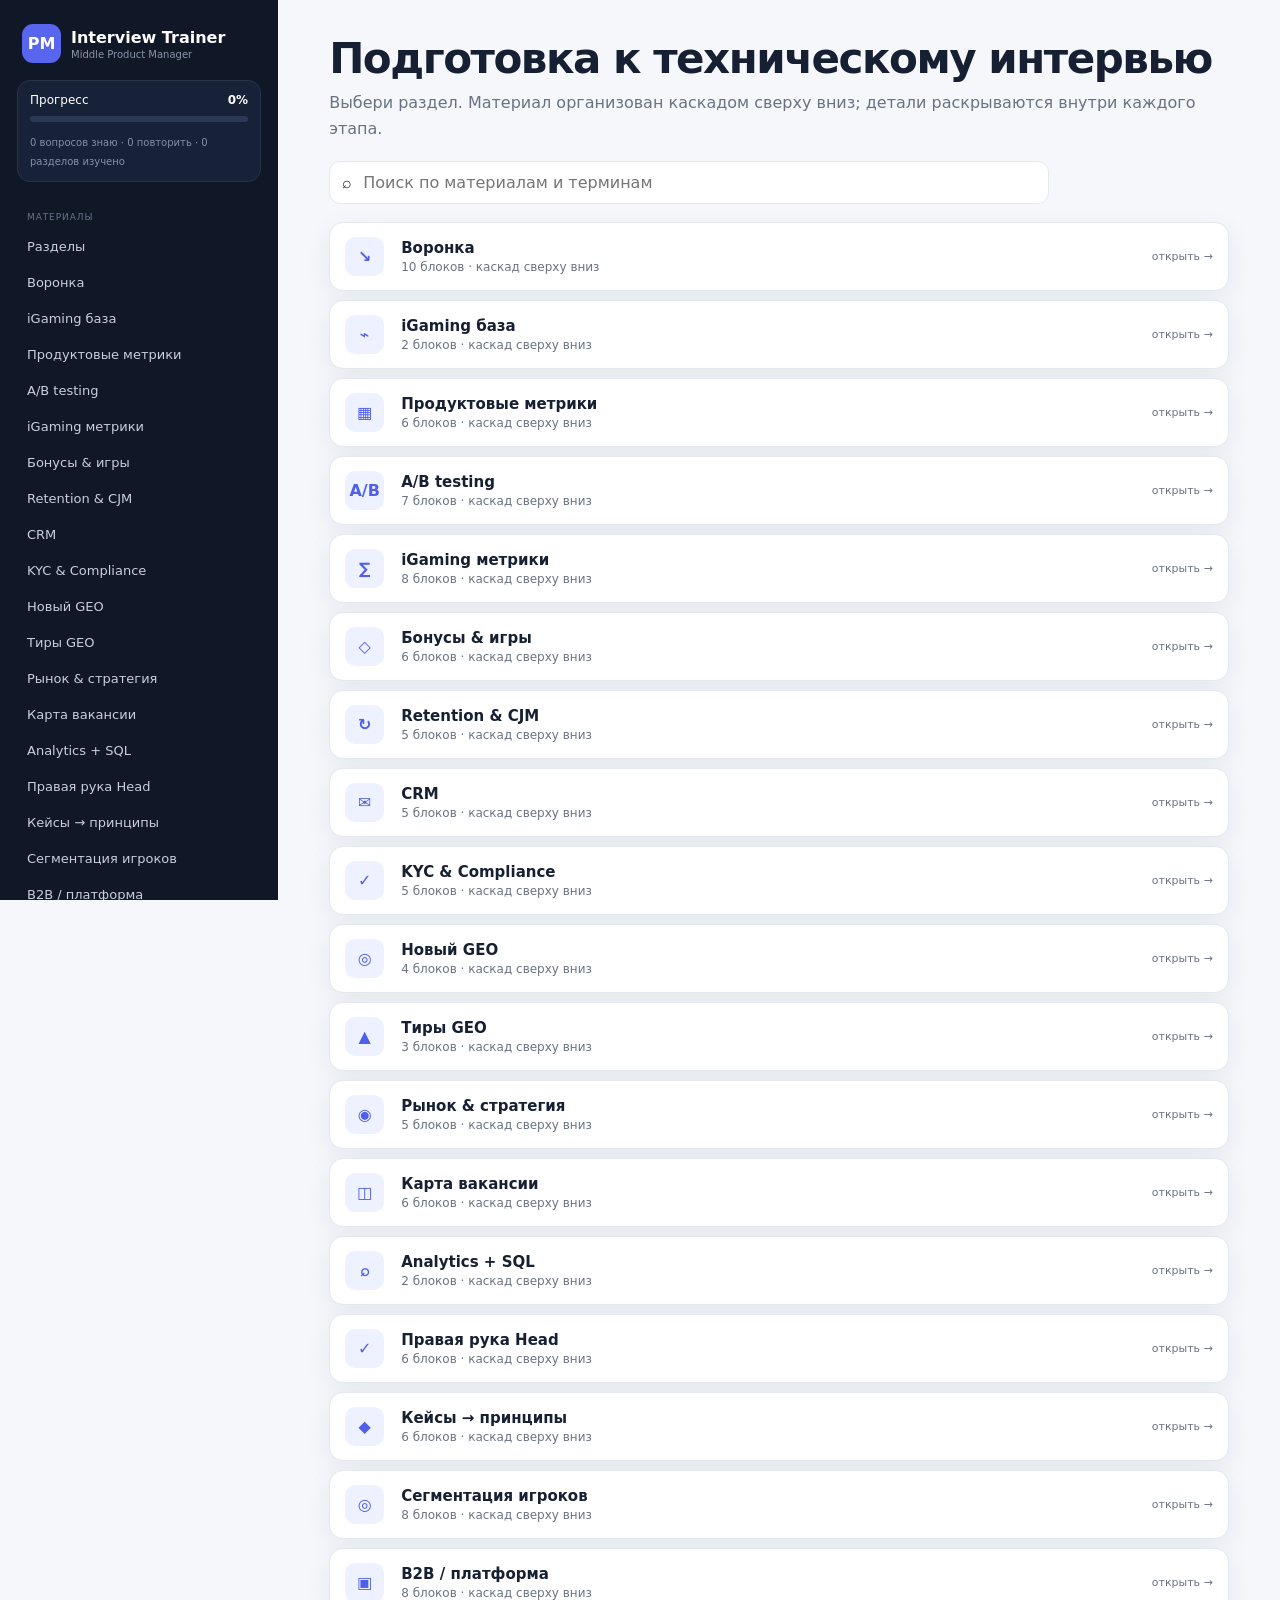
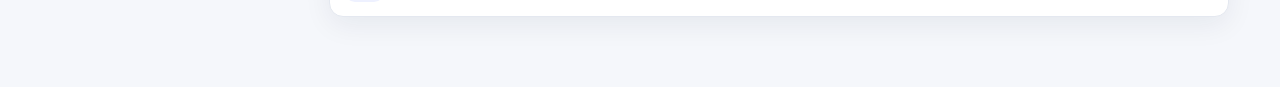
==== commit 59086dc5: "Add files via upload" ====
--- a/index.html
+++ b/index.html
@@ -9,10 +9,37 @@
 <header class="mobile"><button id="menu">☰</button><div><b>Interview Trainer</b><small id="mobileTitle">Разделы</small></div><span id="mpct">0%</span></header>
 <main>
 <section id="home" class="view active"><div class="pagehead"><div><h1>Подготовка к техническому интервью</h1><p>Выбери раздел. Материал организован каскадом сверху вниз; детали раскрываются внутри каждого этапа.</p></div></div>
-<div class="search"><span>⌕</span><input id="search" placeholder="Поиск по материалам и терминам"></div><div id="moduleList" class="module-list"></div></section>
+<div class="search"><span>⌕</span><input id="search" placeholder="Поиск по материалам и терминам"></div><div id="bootError" class="boot-error" hidden></div><div id="moduleList" class="module-list"><article class="module-row fallback-row"><div class="micon">↘</div><div><h3>Воронка</h3><p>10 блоков · материал загружен</p></div><div class="meta">загрузка…</div></article>
+<article class="module-row fallback-row"><div class="micon">⌁</div><div><h3>iGaming база</h3><p>2 блоков · материал загружен</p></div><div class="meta">загрузка…</div></article>
+<article class="module-row fallback-row"><div class="micon">▦</div><div><h3>Продуктовые метрики</h3><p>6 блоков · материал загружен</p></div><div class="meta">загрузка…</div></article>
+<article class="module-row fallback-row"><div class="micon">A/B</div><div><h3>A/B testing</h3><p>7 блоков · материал загружен</p></div><div class="meta">загрузка…</div></article>
+<article class="module-row fallback-row"><div class="micon">∑</div><div><h3>iGaming метрики</h3><p>8 блоков · материал загружен</p></div><div class="meta">загрузка…</div></article>
+<article class="module-row fallback-row"><div class="micon">◇</div><div><h3>Бонусы & игры</h3><p>6 блоков · материал загружен</p></div><div class="meta">загрузка…</div></article>
+<article class="module-row fallback-row"><div class="micon">↻</div><div><h3>Retention & CJM</h3><p>5 блоков · материал загружен</p></div><div class="meta">загрузка…</div></article>
+<article class="module-row fallback-row"><div class="micon">✉</div><div><h3>CRM</h3><p>5 блоков · материал загружен</p></div><div class="meta">загрузка…</div></article>
+<article class="module-row fallback-row"><div class="micon">✓</div><div><h3>KYC & Compliance</h3><p>5 блоков · материал загружен</p></div><div class="meta">загрузка…</div></article>
+<article class="module-row fallback-row"><div class="micon">◎</div><div><h3>Новый GEO</h3><p>4 блоков · материал загружен</p></div><div class="meta">загрузка…</div></article>
+<article class="module-row fallback-row"><div class="micon">▲</div><div><h3>Тиры GEO</h3><p>3 блоков · материал загружен</p></div><div class="meta">загрузка…</div></article>
+<article class="module-row fallback-row"><div class="micon">◉</div><div><h3>Рынок & стратегия</h3><p>5 блоков · материал загружен</p></div><div class="meta">загрузка…</div></article>
+<article class="module-row fallback-row"><div class="micon">◫</div><div><h3>Карта вакансии</h3><p>6 блоков · материал загружен</p></div><div class="meta">загрузка…</div></article>
+<article class="module-row fallback-row"><div class="micon">⌕</div><div><h3>Analytics + SQL</h3><p>2 блоков · материал загружен</p></div><div class="meta">загрузка…</div></article>
+<article class="module-row fallback-row"><div class="micon">✓</div><div><h3>Правая рука Head</h3><p>6 блоков · материал загружен</p></div><div class="meta">загрузка…</div></article>
+<article class="module-row fallback-row"><div class="micon">◆</div><div><h3>Кейсы → принципы</h3><p>6 блоков · материал загружен</p></div><div class="meta">загрузка…</div></article>
+<article class="module-row fallback-row"><div class="micon">◎</div><div><h3>Сегментация игроков</h3><p>8 блоков · материал загружен</p></div><div class="meta">загрузка…</div></article>
+<article class="module-row fallback-row"><div class="micon">▣</div><div><h3>B2B / платформа</h3><p>8 блоков · материал загружен</p></div><div class="meta">загрузка…</div></article></div></section>
 <section id="learn" class="view"><div class="toprow"><button class="back" data-go="home">← Разделы</button><button id="mark">✓ Изучено</button></div><div id="learnBody"></div></section>
 <section id="trainer" class="view"><div class="pagehead"><div><h1>Тренажёр</h1><p>Ответь вслух, затем раскрой ответ и отметь статус.</p></div><div class="score"><b id="known">0</b><span>знаю</span></div></div>
 <div class="filters"><div class="search"><span>⌕</span><input id="qsearch" placeholder="Поиск вопроса"></div><select id="qcat"><option value="ALL">Все темы</option></select><button id="review">Только повторить</button></div><div id="qlist"></div></section>
 <section id="glossary" class="view"><div class="pagehead"><div><h1>Термины</h1><p>Расширенный словарь для быстрого повторения.</p></div></div><div class="search"><span>⌕</span><input id="gsearch" placeholder="Найти термин"></div><div id="glist" class="gloss-list"></div></section>
 <section id="settings" class="view"><div class="pagehead"><div><h1>Настройки</h1><p>PWA работает офлайн после первого посещения.</p></div></div><div class="settings"><article><h3>Прогресс</h3><button id="export">Экспорт JSON</button><label>Импорт JSON<input id="import" type="file" accept="application/json"></label></article><article><h3>Сброс</h3><button class="danger" id="reset">Сбросить прогресс</button></article></div></section>
-</main></div><div id="scrim"></div><div id="toast"></div><script src="./content.js"></script><script src="./app.js"></script></body></html>+</main></div><div id="scrim"></div><div id="toast"></div><script>
+window.addEventListener('load',()=>{
+  setTimeout(()=>{
+    if(document.documentElement.dataset.appReady!=='1'){
+      const b=document.getElementById('bootError');
+      if(b){b.hidden=false;b.textContent='Приложение не запустилось. Проверьте, что content.js и app.js загружены рядом с index.html.'}
+    }
+  },1200);
+});
+</script>
+<script src="./content.js"></script><script src="./app.js"></script></body></html>
--- a/styles.css
+++ b/styles.css
@@ -7,3 +7,6 @@
 .cascade{position:relative;padding-left:28px}.cascade:before{content:"";position:absolute;left:12px;top:17px;bottom:20px;width:2px;background:var(--line)}.stage-card{position:relative;background:var(--card);border:1px solid var(--line);border-radius:15px;margin:0 0 12px;box-shadow:var(--shadow);overflow:hidden}.stage-card:before{content:"";position:absolute;left:-23px;top:21px;width:10px;height:10px;border-radius:50%;background:var(--accent);border:4px solid var(--bg)}.stage-head{padding:15px 16px;display:grid;grid-template-columns:34px 1fr;gap:11px;align-items:start}.stage-num{width:31px;height:31px;border-radius:9px;background:var(--soft);color:var(--accent);display:grid;place-items:center;font-size:11px;font-weight:900}.stage-head h2{font-size:16px;margin:0 0 4px}.stage-head p{font-size:12px;color:var(--muted);line-height:1.5;margin:0}.accordion{border-top:1px solid var(--line)}.accordion>summary{list-style:none;cursor:pointer;padding:11px 16px;font-size:12px;font-weight:800;color:var(--text);background:rgba(127,140,160,.025)}.accordion>summary::-webkit-details-marker{display:none}.accordion>summary:after{content:"＋";float:right;color:var(--accent)}.accordion[open]>summary:after{content:"−"}.accbody{padding:5px 16px 16px;color:var(--muted);font-size:13px;line-height:1.6}.accbody b,.accbody strong{color:var(--text)}.accbody ul{padding-left:19px}.termchips{display:flex;gap:6px;flex-wrap:wrap}.termchip{padding:5px 8px;border-radius:999px;background:var(--soft);font-size:11px;color:var(--text)}.tbl-wrap{overflow:auto}table{width:100%;border-collapse:collapse;min-width:650px;margin:7px 0}th,td{padding:8px 9px;border-bottom:1px solid var(--line);text-align:left;vertical-align:top;font-size:12px}th{background:var(--soft);color:var(--text)}.note{padding:11px 13px;border-left:3px solid var(--accent);background:var(--soft);border-radius:9px;margin:8px 0}.grid2,.grid{display:flex;gap:10px;flex-wrap:wrap}.grid2>div,.grid>.card{flex:1 1 280px}.card,.knowledge-card{border:1px solid var(--line);border-radius:11px;padding:11px;margin:7px 0;background:var(--card)}.card-head{display:flex;gap:8px}.stage-badge{display:none}.block-title{font-size:11px;font-weight:800;text-transform:uppercase;margin:8px 0 5px}.tips,.plain{padding-left:18px}.formula{background:var(--nav);color:#e9eeff;padding:11px;border-radius:9px;font-family:ui-monospace,monospace}.kpi-strip{display:flex;flex-wrap:wrap;gap:7px}.kpi{background:var(--soft);padding:10px;border-radius:9px;min-width:130px}.kpi .v{font-weight:800}.lead,.intro{color:var(--muted)}
 .filters{display:flex;gap:8px;flex-wrap:wrap;margin-bottom:14px}.filters .search{flex:1;min-width:240px}.filters select{min-height:43px}.score{padding:10px 16px;background:var(--soft);border-radius:12px;text-align:center}.score b,.score span{display:block}.score b{font-size:23px}.score span{font-size:10px;color:var(--muted)}#qlist{display:grid;gap:9px}.question{background:var(--card);border:1px solid var(--line);border-radius:13px;overflow:hidden}.qtop{display:flex;gap:10px;align-items:flex-start;padding:13px}.qnum{width:29px;height:29px;display:grid;place-items:center;border-radius:8px;background:var(--soft);color:var(--accent);font-size:10px;font-weight:900;flex:none}.qmain{flex:1}.qmain b{font-size:13px;line-height:1.45}.qmain small{display:block;color:var(--muted);font-size:10px;margin-top:4px}.qstatus{display:flex;gap:4px}.qstatus button{font-size:10px;padding:5px 7px;border-radius:7px;border:1px solid var(--line);background:var(--card);color:var(--muted)}.qstatus .known.on{background:#e9f7ef;color:var(--green)}.qstatus .review.on{background:#fff4d8;color:var(--amber)}.question details{border-top:1px solid var(--line)}.question summary{list-style:none;padding:10px 13px;cursor:pointer;color:var(--accent);font-size:11px;font-weight:800}.answer{padding:2px 13px 13px;color:var(--muted);font-size:13px;line-height:1.6}.gloss-list{display:grid;grid-template-columns:repeat(2,minmax(0,1fr));gap:8px;margin-top:15px}.gloss{background:var(--card);border:1px solid var(--line);border-radius:11px;padding:12px}.gloss b{display:block;margin-bottom:4px;font-size:13px}.gloss span{font-size:12px;color:var(--muted);line-height:1.5}.settings{display:grid;grid-template-columns:repeat(2,minmax(0,1fr));gap:10px}.settings article{background:var(--card);border:1px solid var(--line);border-radius:13px;padding:15px}.settings label{display:inline-block}.settings input[type=file]{display:none}.danger{color:#b32938!important}.mobile{display:none}#scrim{display:none}#toast{position:fixed;right:18px;bottom:18px;background:#111827;color:#fff;padding:10px 13px;border-radius:9px;font-size:11px;opacity:0;transition:.2s;z-index:80}#toast.show{opacity:1}
 @media(max-width:800px){aside{transform:translateX(-102%);transition:.2s;width:min(300px,86vw)}aside.open{transform:none}main{margin-left:0;padding:74px 14px 50px}.mobile{display:flex;position:fixed;inset:0 0 auto 0;height:57px;background:#101827;color:#fff;z-index:20;align-items:center;gap:11px;padding:8px 12px}.mobile button{background:transparent;border:0;color:#fff;font-size:20px}.mobile div{flex:1}.mobile b,.mobile small{display:block}.mobile small{font-size:9px;color:#8e9ab0}.mobile>span{font-size:10px}#scrim.show{display:block;position:fixed;inset:0;background:rgba(0,0,0,.4);z-index:25}.gloss-list,.settings{grid-template-columns:1fr}.cascade{padding-left:20px}.cascade:before{left:7px}.stage-card:before{left:-18px}.qstatus{flex-direction:column}}
+
+.boot-error{max-width:720px;margin:14px 0;padding:12px 14px;border:1px solid #f2c7cb;background:#fff2f3;color:#9e2935;border-radius:11px;font-size:12px;line-height:1.5}
+html[data-app-ready="1"] .fallback-row{display:none}
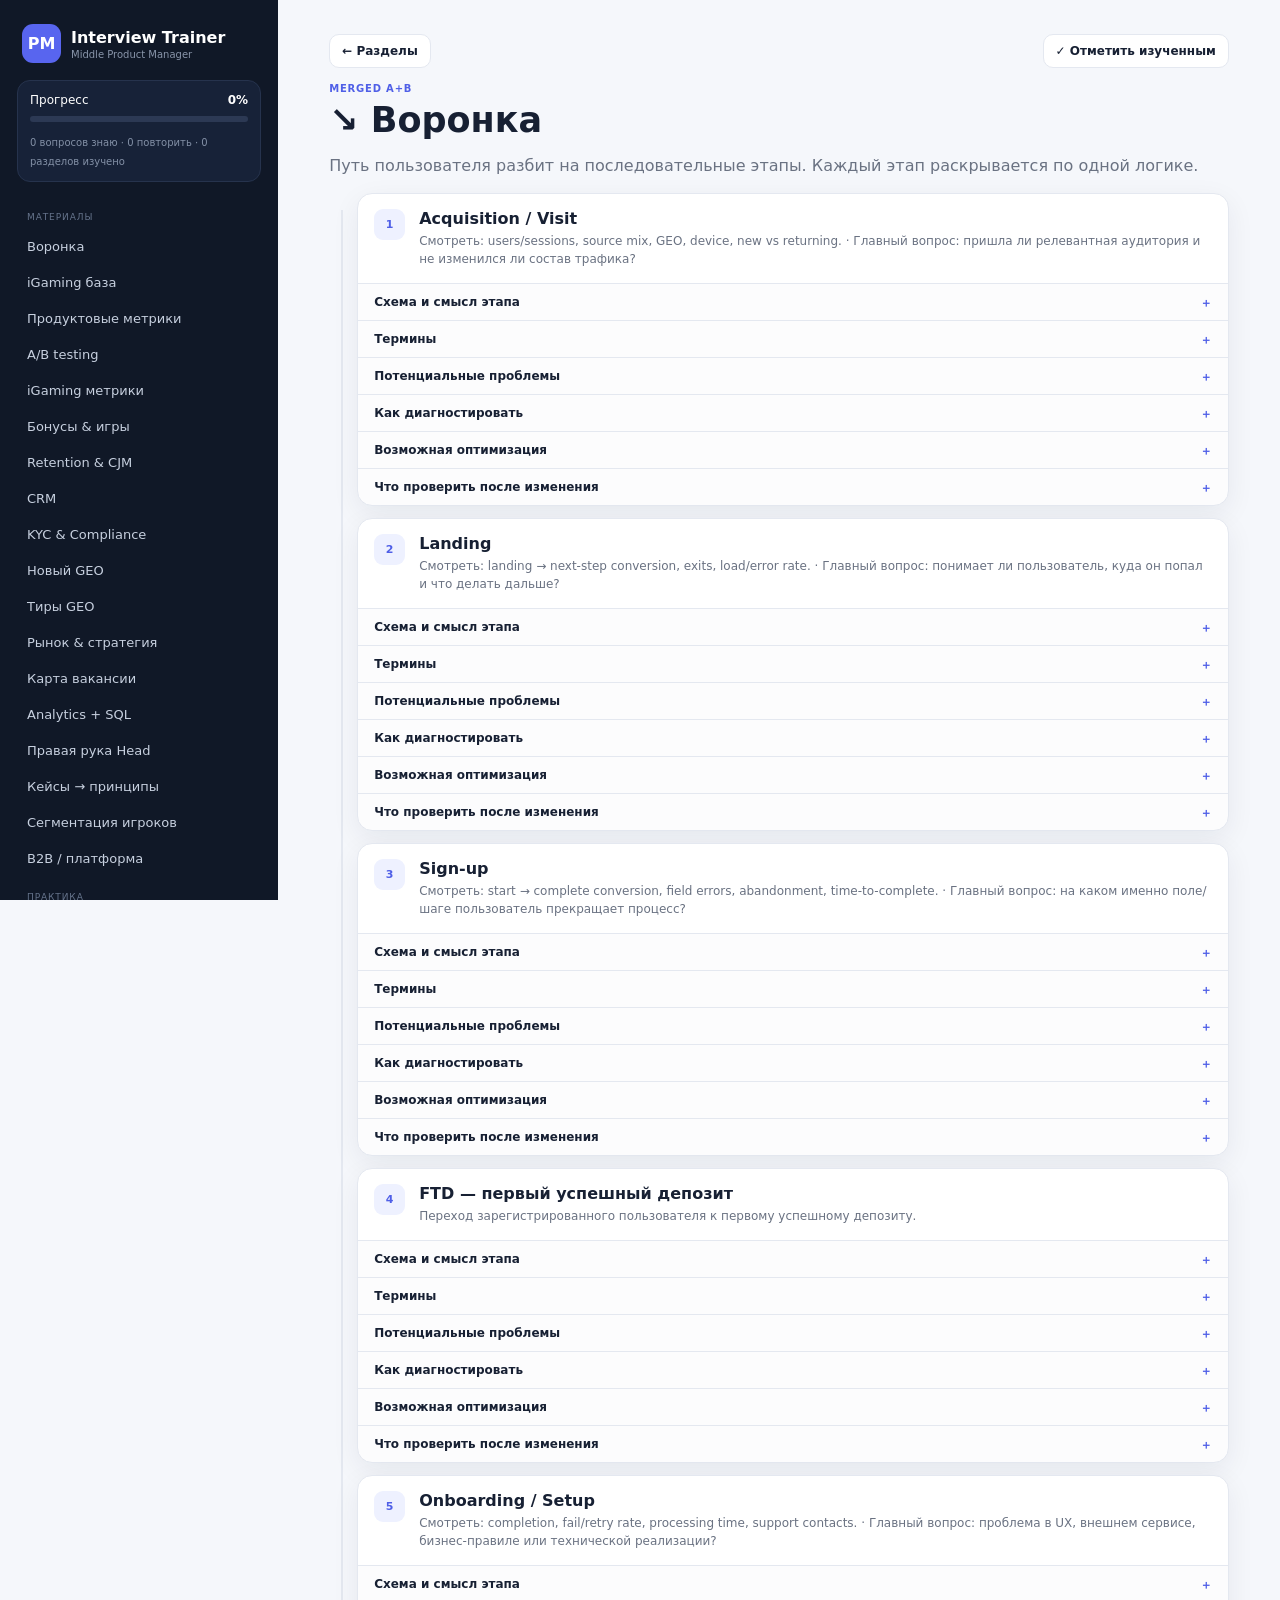
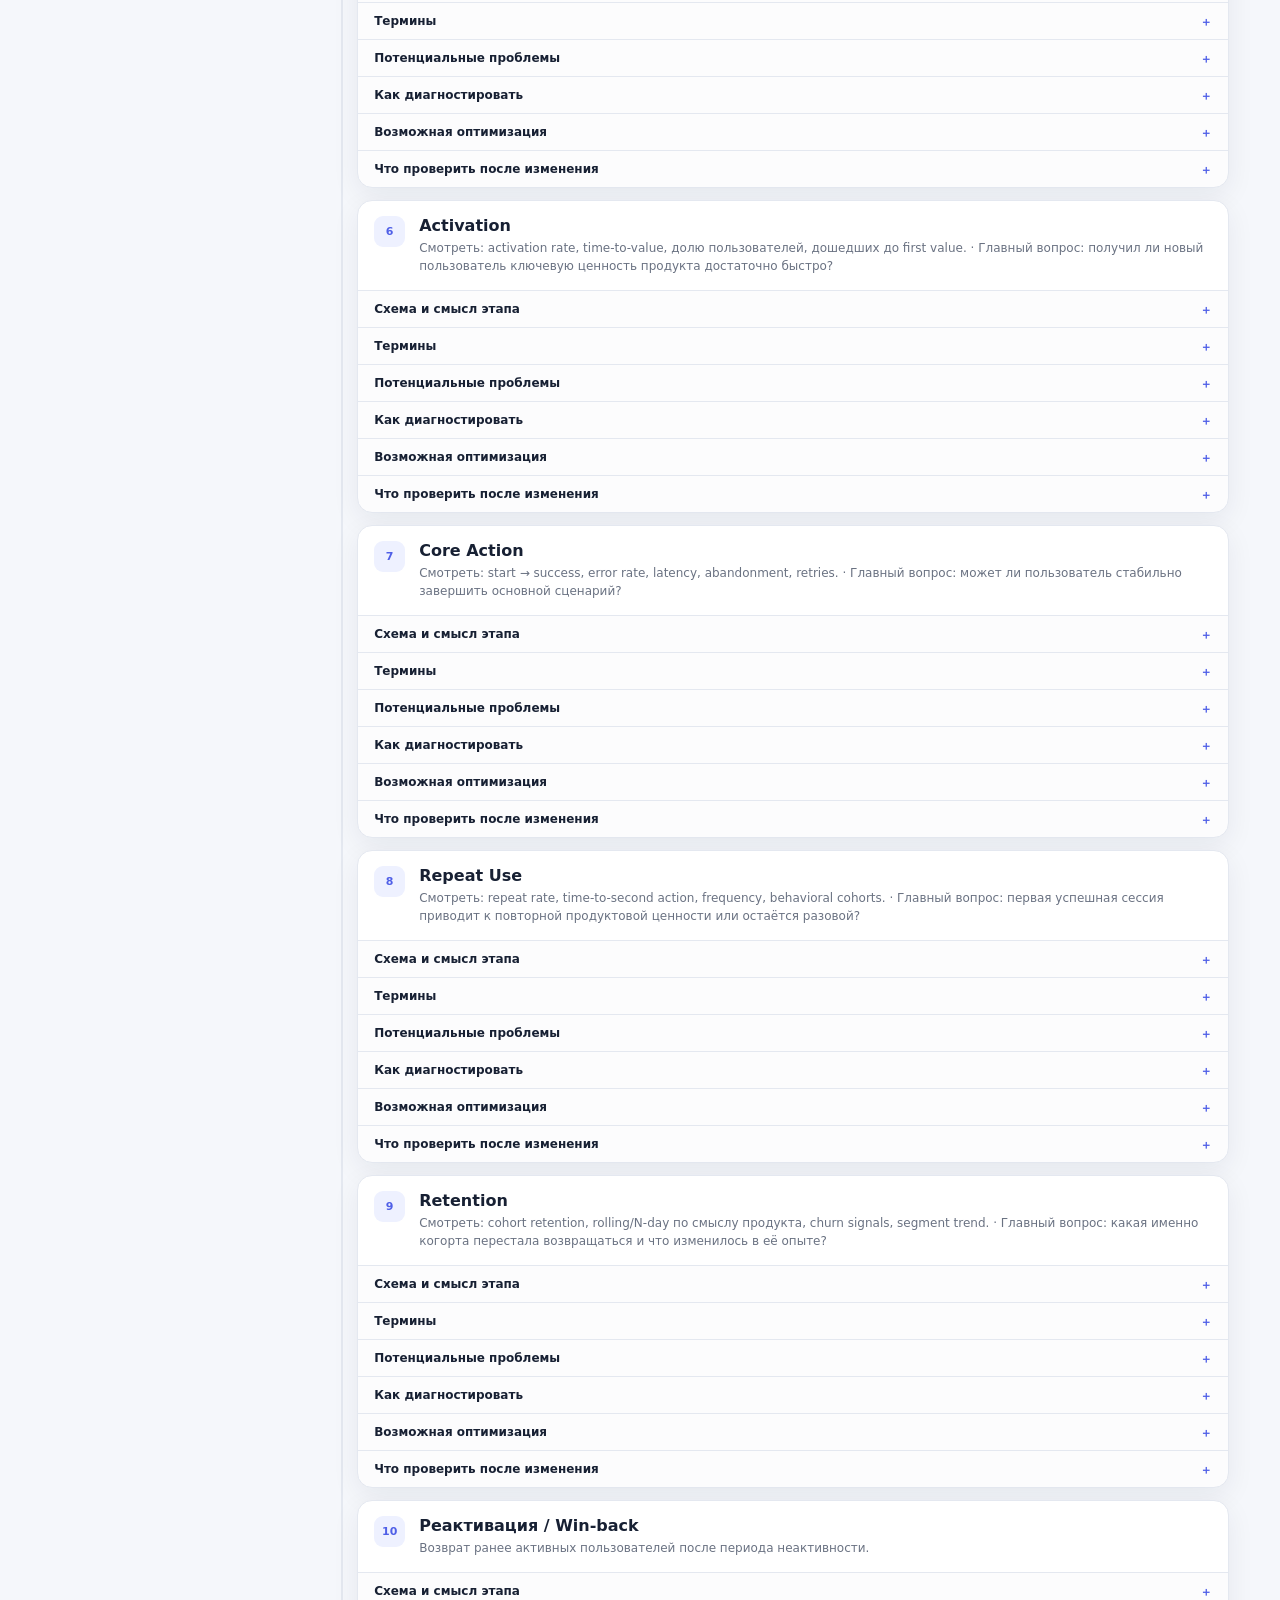
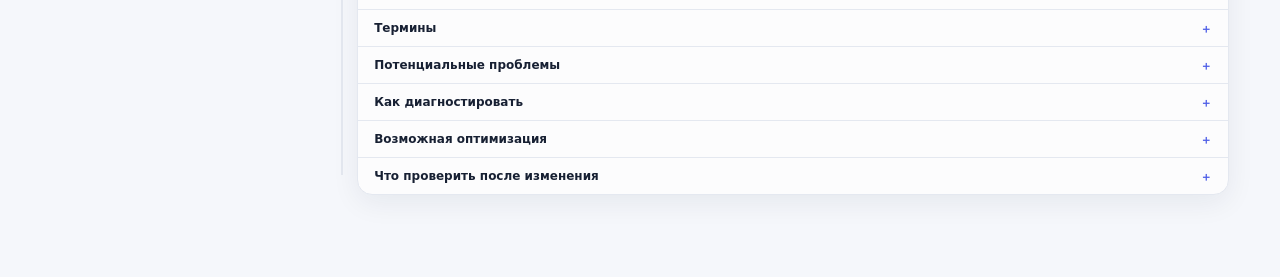
==== commit e9c4dbc6: "Add files via upload" ====
--- a/index.html
+++ b/index.html
@@ -8,25 +8,9 @@
 <nav id="nav"></nav><div class="side-actions"><button id="install" hidden>＋ Установить</button><button id="theme">◐ Тема</button></div></aside>
 <header class="mobile"><button id="menu">☰</button><div><b>Interview Trainer</b><small id="mobileTitle">Разделы</small></div><span id="mpct">0%</span></header>
 <main>
-<section id="home" class="view active"><div class="pagehead"><div><h1>Подготовка к техническому интервью</h1><p>Выбери раздел. Материал организован каскадом сверху вниз; детали раскрываются внутри каждого этапа.</p></div></div>
-<div class="search"><span>⌕</span><input id="search" placeholder="Поиск по материалам и терминам"></div><div id="bootError" class="boot-error" hidden></div><div id="moduleList" class="module-list"><article class="module-row fallback-row"><div class="micon">↘</div><div><h3>Воронка</h3><p>10 блоков · материал загружен</p></div><div class="meta">загрузка…</div></article>
-<article class="module-row fallback-row"><div class="micon">⌁</div><div><h3>iGaming база</h3><p>2 блоков · материал загружен</p></div><div class="meta">загрузка…</div></article>
-<article class="module-row fallback-row"><div class="micon">▦</div><div><h3>Продуктовые метрики</h3><p>6 блоков · материал загружен</p></div><div class="meta">загрузка…</div></article>
-<article class="module-row fallback-row"><div class="micon">A/B</div><div><h3>A/B testing</h3><p>7 блоков · материал загружен</p></div><div class="meta">загрузка…</div></article>
-<article class="module-row fallback-row"><div class="micon">∑</div><div><h3>iGaming метрики</h3><p>8 блоков · материал загружен</p></div><div class="meta">загрузка…</div></article>
-<article class="module-row fallback-row"><div class="micon">◇</div><div><h3>Бонусы & игры</h3><p>6 блоков · материал загружен</p></div><div class="meta">загрузка…</div></article>
-<article class="module-row fallback-row"><div class="micon">↻</div><div><h3>Retention & CJM</h3><p>5 блоков · материал загружен</p></div><div class="meta">загрузка…</div></article>
-<article class="module-row fallback-row"><div class="micon">✉</div><div><h3>CRM</h3><p>5 блоков · материал загружен</p></div><div class="meta">загрузка…</div></article>
-<article class="module-row fallback-row"><div class="micon">✓</div><div><h3>KYC & Compliance</h3><p>5 блоков · материал загружен</p></div><div class="meta">загрузка…</div></article>
-<article class="module-row fallback-row"><div class="micon">◎</div><div><h3>Новый GEO</h3><p>4 блоков · материал загружен</p></div><div class="meta">загрузка…</div></article>
-<article class="module-row fallback-row"><div class="micon">▲</div><div><h3>Тиры GEO</h3><p>3 блоков · материал загружен</p></div><div class="meta">загрузка…</div></article>
-<article class="module-row fallback-row"><div class="micon">◉</div><div><h3>Рынок & стратегия</h3><p>5 блоков · материал загружен</p></div><div class="meta">загрузка…</div></article>
-<article class="module-row fallback-row"><div class="micon">◫</div><div><h3>Карта вакансии</h3><p>6 блоков · материал загружен</p></div><div class="meta">загрузка…</div></article>
-<article class="module-row fallback-row"><div class="micon">⌕</div><div><h3>Analytics + SQL</h3><p>2 блоков · материал загружен</p></div><div class="meta">загрузка…</div></article>
-<article class="module-row fallback-row"><div class="micon">✓</div><div><h3>Правая рука Head</h3><p>6 блоков · материал загружен</p></div><div class="meta">загрузка…</div></article>
-<article class="module-row fallback-row"><div class="micon">◆</div><div><h3>Кейсы → принципы</h3><p>6 блоков · материал загружен</p></div><div class="meta">загрузка…</div></article>
-<article class="module-row fallback-row"><div class="micon">◎</div><div><h3>Сегментация игроков</h3><p>8 блоков · материал загружен</p></div><div class="meta">загрузка…</div></article>
-<article class="module-row fallback-row"><div class="micon">▣</div><div><h3>B2B / платформа</h3><p>8 блоков · материал загружен</p></div><div class="meta">загрузка…</div></article></div></section>
+<section id="home" class="view active">
+  <div class="pagehead"><div><h1>Подготовка к техническому интервью</h1><p>Выбери раздел в меню слева.</p></div></div>
+</section>
 <section id="learn" class="view"><div class="toprow"><button class="back" data-go="home">← Разделы</button><button id="mark">✓ Изучено</button></div><div id="learnBody"></div></section>
 <section id="trainer" class="view"><div class="pagehead"><div><h1>Тренажёр</h1><p>Ответь вслух, затем раскрой ответ и отметь статус.</p></div><div class="score"><b id="known">0</b><span>знаю</span></div></div>
 <div class="filters"><div class="search"><span>⌕</span><input id="qsearch" placeholder="Поиск вопроса"></div><select id="qcat"><option value="ALL">Все темы</option></select><button id="review">Только повторить</button></div><div id="qlist"></div></section>
